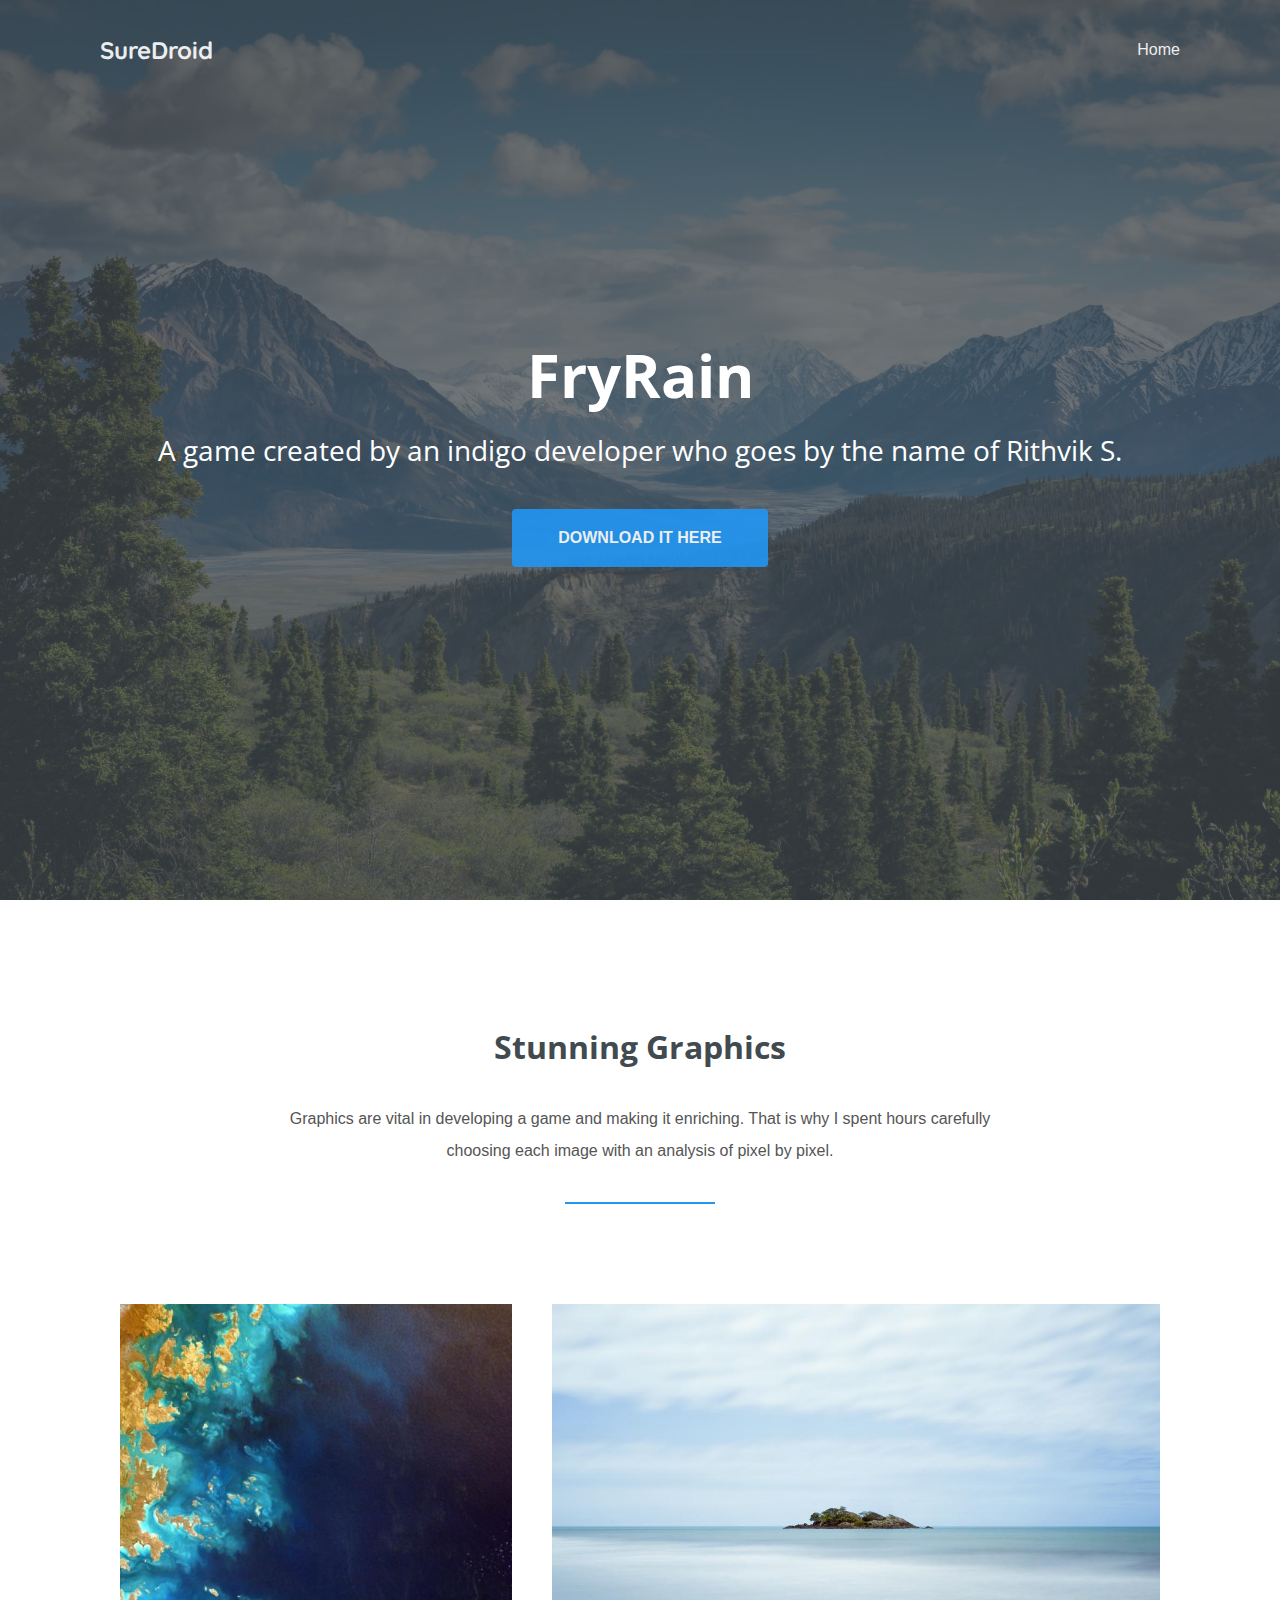
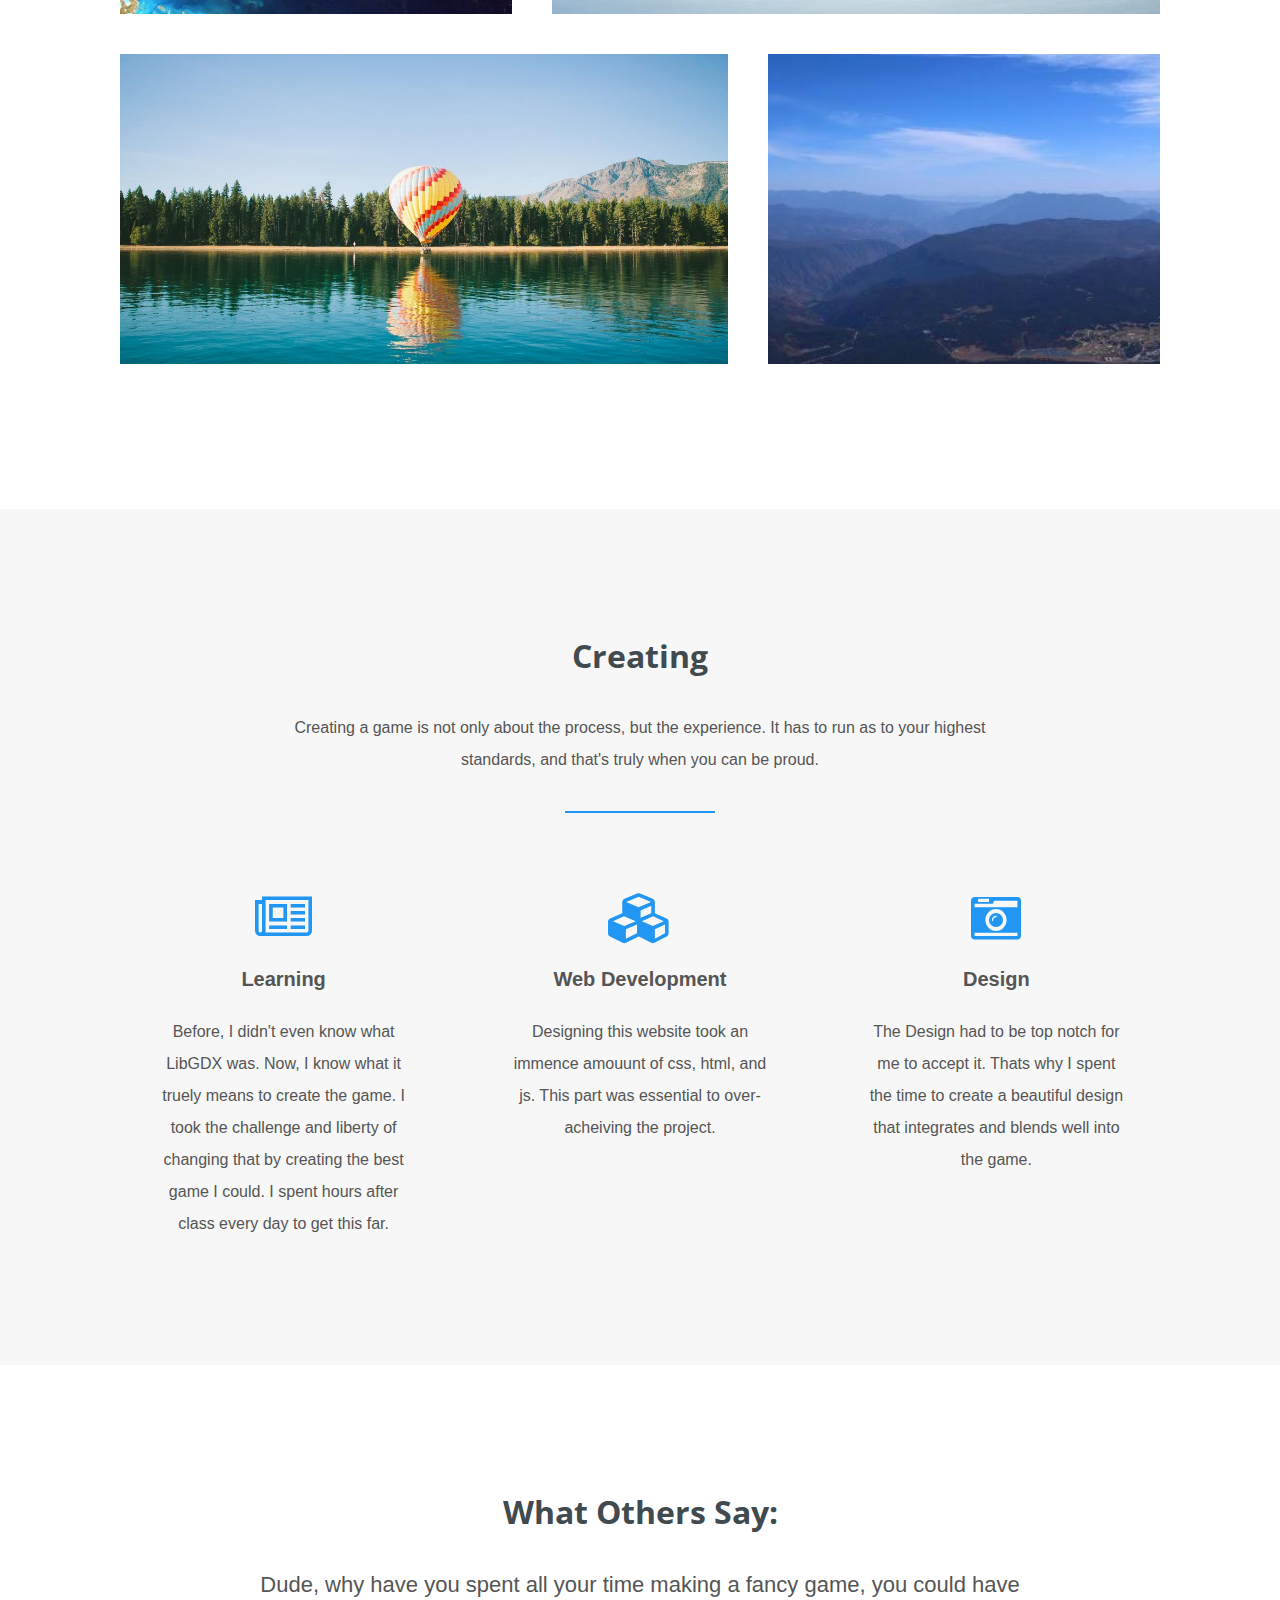
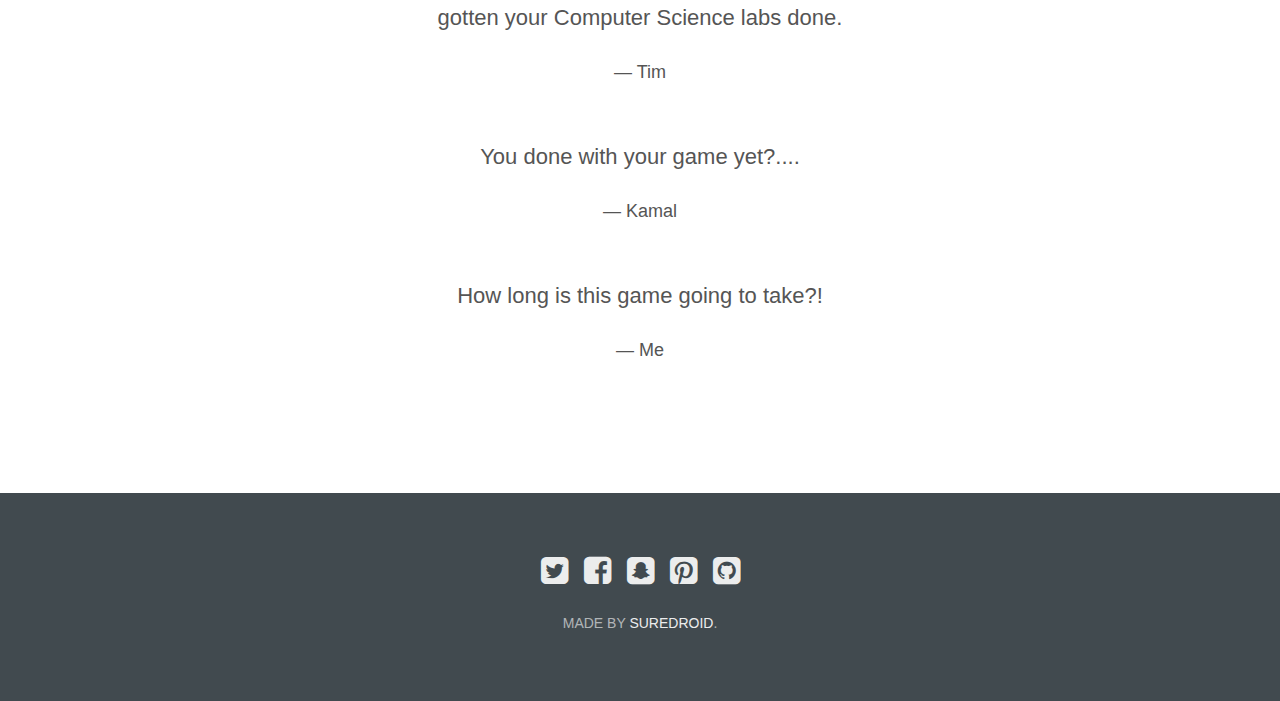
==== index.html @ 7735c57b "everything" ====
<!DOCTYPE html>
<html>
<head>
    <meta charset="utf-8">
    <meta http-equiv="X-UA-Compatible" content="IE=edge">
    <meta name="viewport" content="width=device-width, initial-scale=1">
    <title>FryRain - One of the most epic games ever!</title>
<link rel="shortcut icon" href="favicon.ico" type="image/x-icon" />
	<link href="https://fonts.googleapis.com/css?family=Open+Sans" rel="stylesheet">
	<link href="https://fonts.googleapis.com/css?family=Quicksand" rel="stylesheet">
    <link rel="stylesheet" href="http://maxcdn.bootstrapcdn.com/font-awesome/4.6.0/css/font-awesome.min.css">
    <link rel="stylesheet" href="assets/css/styles.css">

</head>

<body>

	<header>
		<h2><a href="https://www.suredroid.com">SureDroid</a></h2>
		<nav>
			<li><a href="#">Home</a></li>
		</nav>
	</header>


	<section class="hero">
		<div class="background-image" style="background-image: url(assets/img/hero.jpg);"></div>
		<h1>FryRain</h1>
		<h3>A game created by an indigo developer who goes by the name of Rithvik S.</h3>
		<a href="https://github.com/SureDroid/Crash-Survival-Website/raw/master/CrashSurvival.jar" class="btn">Download it Here</a>
	</section>


	<section class="our-work">
		<h3 class="title">Stunning Graphics</h3>
		<p>Graphics are vital in developing a game and making it enriching. That is why I spent hours carefully choosing each image with an analysis of pixel by pixel.</p>
		<hr>

		<ul class="grid">
			<li class="small" style="background-image: url(assets/img/coast.jpg);"></li>
			<li class="large" style="background-image: url(assets/img/island.jpg);"></li>
			<li class="large" style="background-image: url(assets/img/balloon.jpg);"></li>
			<li class="small" style="background-image: url(assets/img/mountain.jpg);"></li>
		</div>
	</section>


	<section class="features">
		<h3 class="title">Creating</h3>
		<p>Creating a game is not only about the process, but the experience. It has to run as to your highest standards, and that's truly when you can be proud.</p>
		<hr>

		<ul class="grid">
			<li>
				<i class="fa fa-newspaper-o"></i>
				<h4>Learning</h4>
				<p>Before, I didn't even know what LibGDX was. Now, I know what it truely means to create the game. I took the challenge and liberty of changing that by creating the best game I could. I spent hours after class every day to get this far.</p>
			</li>
			<li>
				<i class="fa fa-cubes"></i>
				<h4>Web Development</h4>
				<p>Designing this website took an immence amouunt of css, html, and js. This part was essential to over-acheiving the project.</p>
			</li>
			<li>
				<i class="fa fa-camera-retro"></i>
				<h4>Design</h4>
				<p>The Design had to be top notch for me to accept it. Thats why I spent the time to create a beautiful design that integrates and blends well into the game.</p>
			</li>
		</div>
	</section>


	<section class="reviews">
		<h3 class="title">What others say:</h3>

		<p class="quote">Dude, why have you spent all your time making a fancy game, you could have gotten your Computer Science labs done.</p>
		<p class="author">— Tim</p>

		<p class="quote">You done with your game yet?....</p>
		<p class="author">— Kamal</p>

    <p class="quote">How long is this game going to take?!</p>
    <p class="author">— Me</p>

	</section>

	<footer>
		<ul>
			<li><a href="#"><i class="fa fa-twitter-square"></i></a></li>
			<li><a href="#"><i class="fa fa-facebook-square"></i></a></li>
			<li><a href="#"><i class="fa fa-snapchat-square"></i></a></li>
			<li><a href="#"><i class="fa fa-pinterest-square"></i></a></li>
			<li><a href="#"><i class="fa fa-github-square""></i></a></li>
		</ul>
		<p>Made by <a href="https://www.suredroid.com/" target="_blank">SureDroid</a>.</p>
	</footer>

</body>

</html>
---- assets/css/styles.css ----
/*-------------
 	General
-------------*/

*{
	margin: 0;
	padding: 0;
	box-sizing: border-box;
}

html{
	font: normal 16px sans-serif;
	color: #555;
}

ul, nav{
	list-style: none;
}

a{
	text-decoration: none;
	color: inherit;
	cursor: pointer;

	opacity: 0.9;
}

a:hover{
	opacity: 1;
}

a.btn{
	color: #fff;
	border-radius: 4px;
	text-transform: uppercase;
	background-color: #2196F3;
	font-weight: 800;
	text-align: center;
}

hr{
	width: 150px;
	height: 2px;
	background-color: #2196F3;
	border: 0;
	margin-bottom: 80px;
}

section{
	display: flex;
	flex-direction: column;
	align-items: center;

	padding: 125px 100px;
}

@media (max-width: 1000px){

	section{
		padding: 100px 50px;
	}

}

@media (max-width: 600px){

	section{
		padding: 80px 30px;
	}

}

section h3.title{
	color: #414a4f;
	text-transform: capitalize; 
	font: bold 32px 'Open Sans', sans-serif;
	margin-bottom: 35px;
	text-align: center;
}

section p{
	max-width: 800px;
	text-align: center;
	margin-bottom: 35px;
	padding: 0 20px;
	line-height: 2;
}

ul.grid{
	width: 100%;
	display: flex;
	flex-wrap: wrap;
	justify-content: center;
}


/*-------------
 	Header
-------------*/

header{
	position: absolute;
	top: 0;
	left: 0;
	z-index: 10;
	width: 100%;
	display: flex;
	justify-content: space-between;
	align-items: center;
	color: #fff;
	padding: 35px 100px 0;
}

header h2{
	font-family: 'Quicksand', sans-serif;
}

header nav{
	display: flex;
}

header nav li{
	margin: 0 15px;
}

header nav li:first-child{
	margin-left: 0;	
}

header nav li:last-child{
	margin-right: 0;	
}



@media (max-width: 1000px){
	header{
		padding: 20px 50px;
	}
}


@media (max-width: 700px){
	header{
		flex-direction: column;		
	}

	header h2{
		margin-bottom: 15px;
	}
}



/*----------------
 	Hero Section
----------------*/

.hero{
	position: relative;
	justify-content: center;
	min-height: 100vh;
	color: #fff;
	text-align: center;
}

.hero .background-image{
	position: absolute;
	top: 0;
	left: 0;
	width: 100%;
	height: 100%;
	background-size: cover;
	background-color: #2196F3;
	z-index: -1;
}

.hero .background-image:after{
	content: '';
	position: absolute;
	top: 0;
	left: 0;
	width: 100%;
	height: 100%;
	background-color: #414a4f;
	opacity: 0.75;
}

.hero h1{
	font: bold 60px 'Open Sans', sans-serif;
	margin-bottom: 15px;
}

.hero h3{
	font: normal 28px 'Open Sans', sans-serif;
	margin-bottom: 40px;
}

.hero a.btn{
	padding: 20px 46px;
}

@media (max-width: 800px){

	.hero{
		min-height: 600px;
	}

	.hero h1{
		font-size: 48px;
	}

	.hero h3{
		font-size: 24px;
	}

	.hero a.btn{
		padding: 15px 40px;
	}

}



/*--------------------
 	Our Work Section
---------------------*/

.оur-work{
	background-color: #fff;
}

.our-work .grid li{
	padding: 20px;
	height: 350px;
	border-radius: 3px;

	background-clip: content-box;
	background-size: cover;
	background-position: center;
	background-color: #333;
}

.our-work .grid li.small{
	flex-basis: 40%;
}

.our-work .grid li.large{
	flex-basis: 60%;
}


@media (max-width: 1000px){

	.our-work .grid li.small,
	.our-work .grid li.large{
		flex-basis: 100%;
	}

}



/*----------------------
 	Features Section
----------------------*/

.features{
	background-color: #f7f7f7;
}

.features .grid li{
	padding: 0 30px;
	flex-basis: 33%;
	text-align: center;
}

.features .grid li i{
    font-size: 50px;
    color: #2196F3;
    margin-bottom: 25px;
}

.features .grid li h4{
	color: #555;
    font-size: 20px;
    margin-bottom: 25px;
}

.features .grid li p{
    margin: 0;
}

@media (max-width: 1000px){

	.features .grid li{
		flex-basis: 70%;
		margin-bottom: 65px;
	}

	.features .grid li:last-child{
		margin-bottom: 0;
	}

}


@media (max-width: 600px){

	.features .grid li{
		flex-basis: 100%;
	}

}



/*--------------------
 	Reviews Section
--------------------*/

.reviews{
	background-color: #fff;
}

.reviews .quote{
	text-align: center;
	width: 80%;
    font-size: 22px;
    font-weight: 300;
    line-height: 1.5;
    margin-bottom: 20px;
    padding: 0;
}

.reviews .author{
    font-size: 18px;
    margin-bottom: 50px;
}

.reviews .author:last-child{
    margin-bottom: 0;
}

@media (max-width: 1000px){

	.reviews .quote{
		font-size: 20px;
	}

	.reviews .author{
	    font-size: 16px;
	}

}



/*---------------------
 	Contact Section
---------------------*/

.contact{
	background-color: #f7f7f7;
}

.contact form{
	display: flex;
	align-items: center;
	justify-content: center;
	flex-wrap: wrap;

	max-width: 800px;
	width: 80%;
}

.contact form input{
	padding: 15px;
	flex: 1;
	margin-right: 30px;
	font-size: 18px;
	color: #555;
}

.contact form .btn{
	padding: 18px 42px;
}


@media (max-width: 800px){

	.contact form input{
		flex-basis: 100%;
		margin: 0 0 20px 0;
	}

}




/*-------------
 	Footer
-------------*/

footer{
	display: flex;
	flex-direction: column;
	align-items: center;
	text-align: center;
	color: #fff;
	background-color: #414a4f;
	padding: 60px 0;
}

footer ul{
	display: flex;
	margin-bottom: 25px;
	font-size: 32px;
}

footer ul li{
	margin: 0 8px;	
}

footer ul li:first-child{
	margin-left: 0;	
}

footer ul li:last-child{
	margin-right: 0;	
}

footer p{
	text-transform: uppercase;
	font-size: 14px;
	color: rgba(255,255,255,0.6);
	margin-bottom: 10px;
}

footer p a{
	color: #fff;
}

@media (max-width: 700px){

	footer{
		padding: 80px 15px;
	}

}


/* -- Demo ads -- */

@media (max-width: 1200px) {
	#bsaHolder{ display:none;}
}
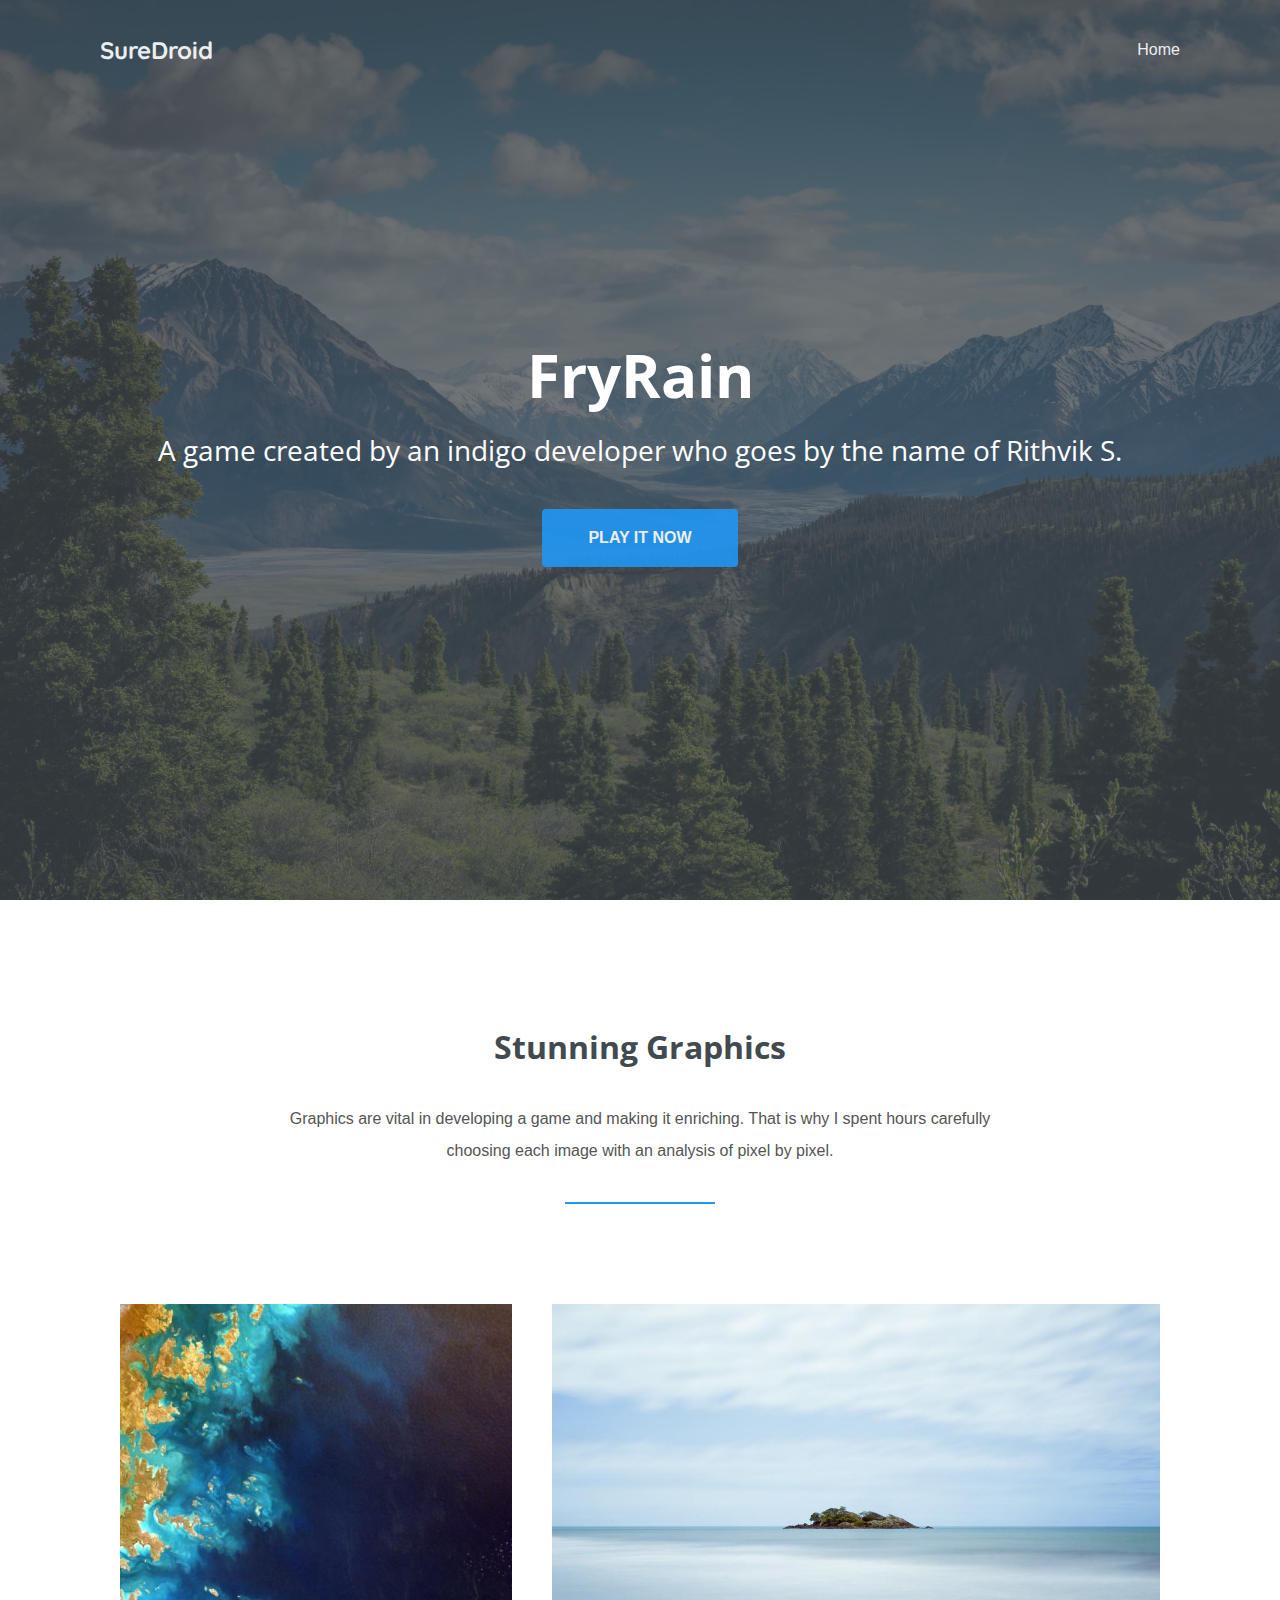
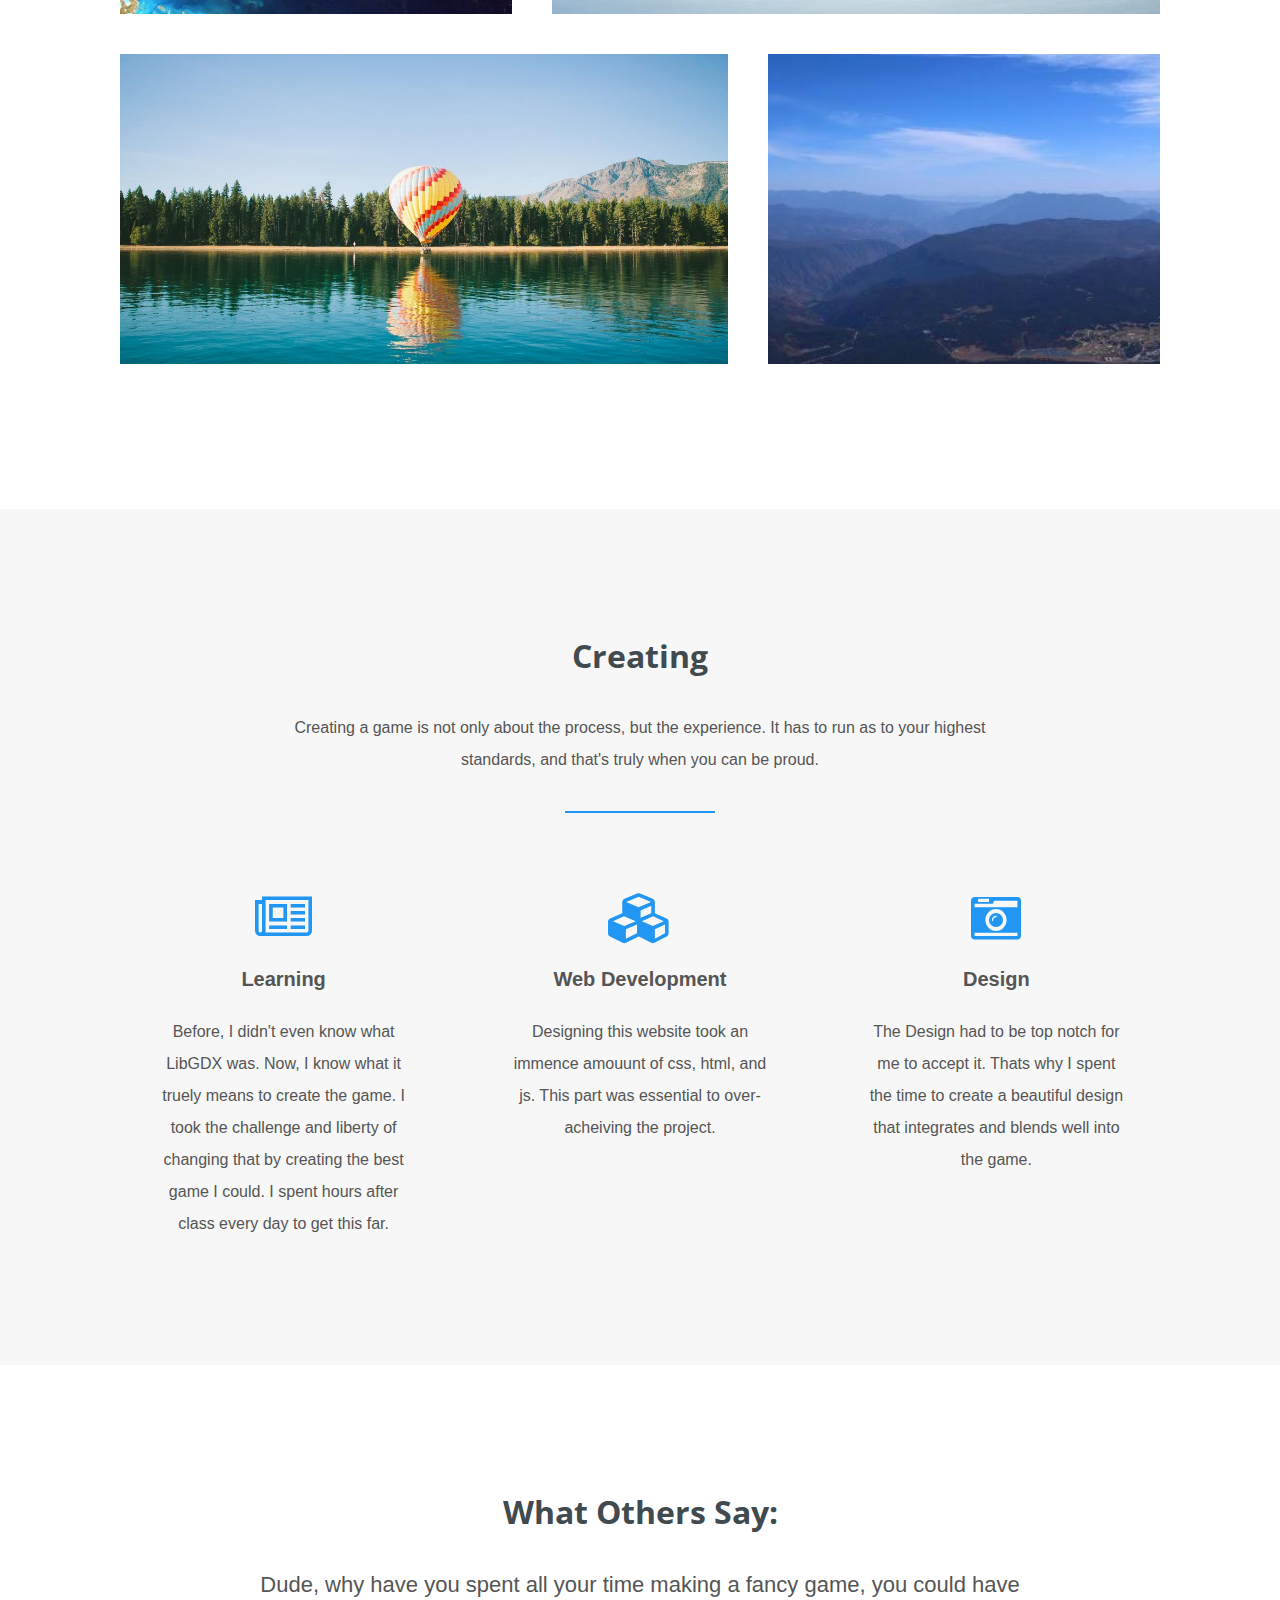
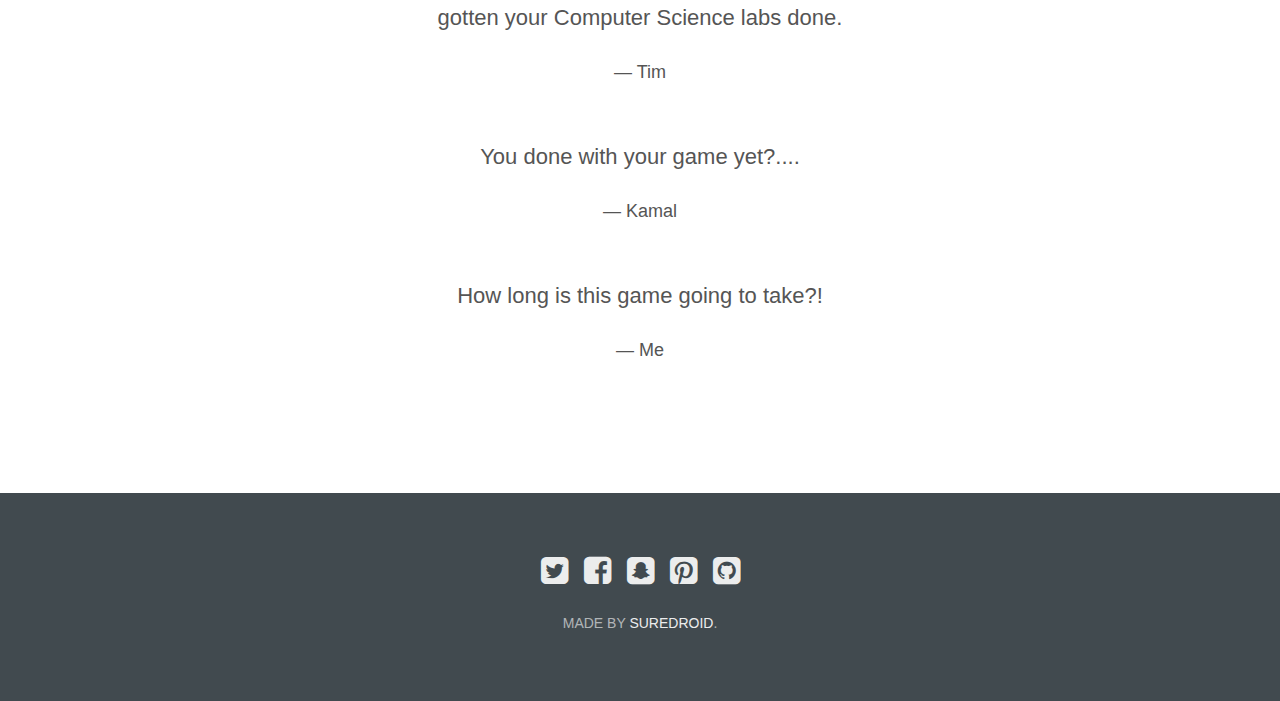
==== commit 126deb91: "Merge branch 'master' of https://github.com/SureDroid/FryRain" ====
--- a/index.html
+++ b/index.html
@@ -4,7 +4,7 @@
     <meta charset="utf-8">
     <meta http-equiv="X-UA-Compatible" content="IE=edge">
     <meta name="viewport" content="width=device-width, initial-scale=1">
-    <title>FryRain - One of the most epic games ever!</title>
+    <title>FryRain - SureDroid</title>
 <link rel="shortcut icon" href="favicon.ico" type="image/x-icon" />
 	<link href="https://fonts.googleapis.com/css?family=Open+Sans" rel="stylesheet">
 	<link href="https://fonts.googleapis.com/css?family=Quicksand" rel="stylesheet">
@@ -27,7 +27,7 @@
 		<div class="background-image" style="background-image: url(assets/img/hero.jpg);"></div>
 		<h1>FryRain</h1>
 		<h3>A game created by an indigo developer who goes by the name of Rithvik S.</h3>
-		<a href="https://github.com/SureDroid/Crash-Survival-Website/raw/master/CrashSurvival.jar" class="btn">Download it Here</a>
+		<a href="play" class="btn">Play It Now</a>
 	</section>
 
 
@@ -90,7 +90,7 @@
 			<li><a href="#"><i class="fa fa-facebook-square"></i></a></li>
 			<li><a href="#"><i class="fa fa-snapchat-square"></i></a></li>
 			<li><a href="#"><i class="fa fa-pinterest-square"></i></a></li>
-			<li><a href="#"><i class="fa fa-github-square""></i></a></li>
+			<li><a href="#"><i class="fa fa-github-square"></i></a></li>
 		</ul>
 		<p>Made by <a href="https://www.suredroid.com/" target="_blank">SureDroid</a>.</p>
 	</footer>
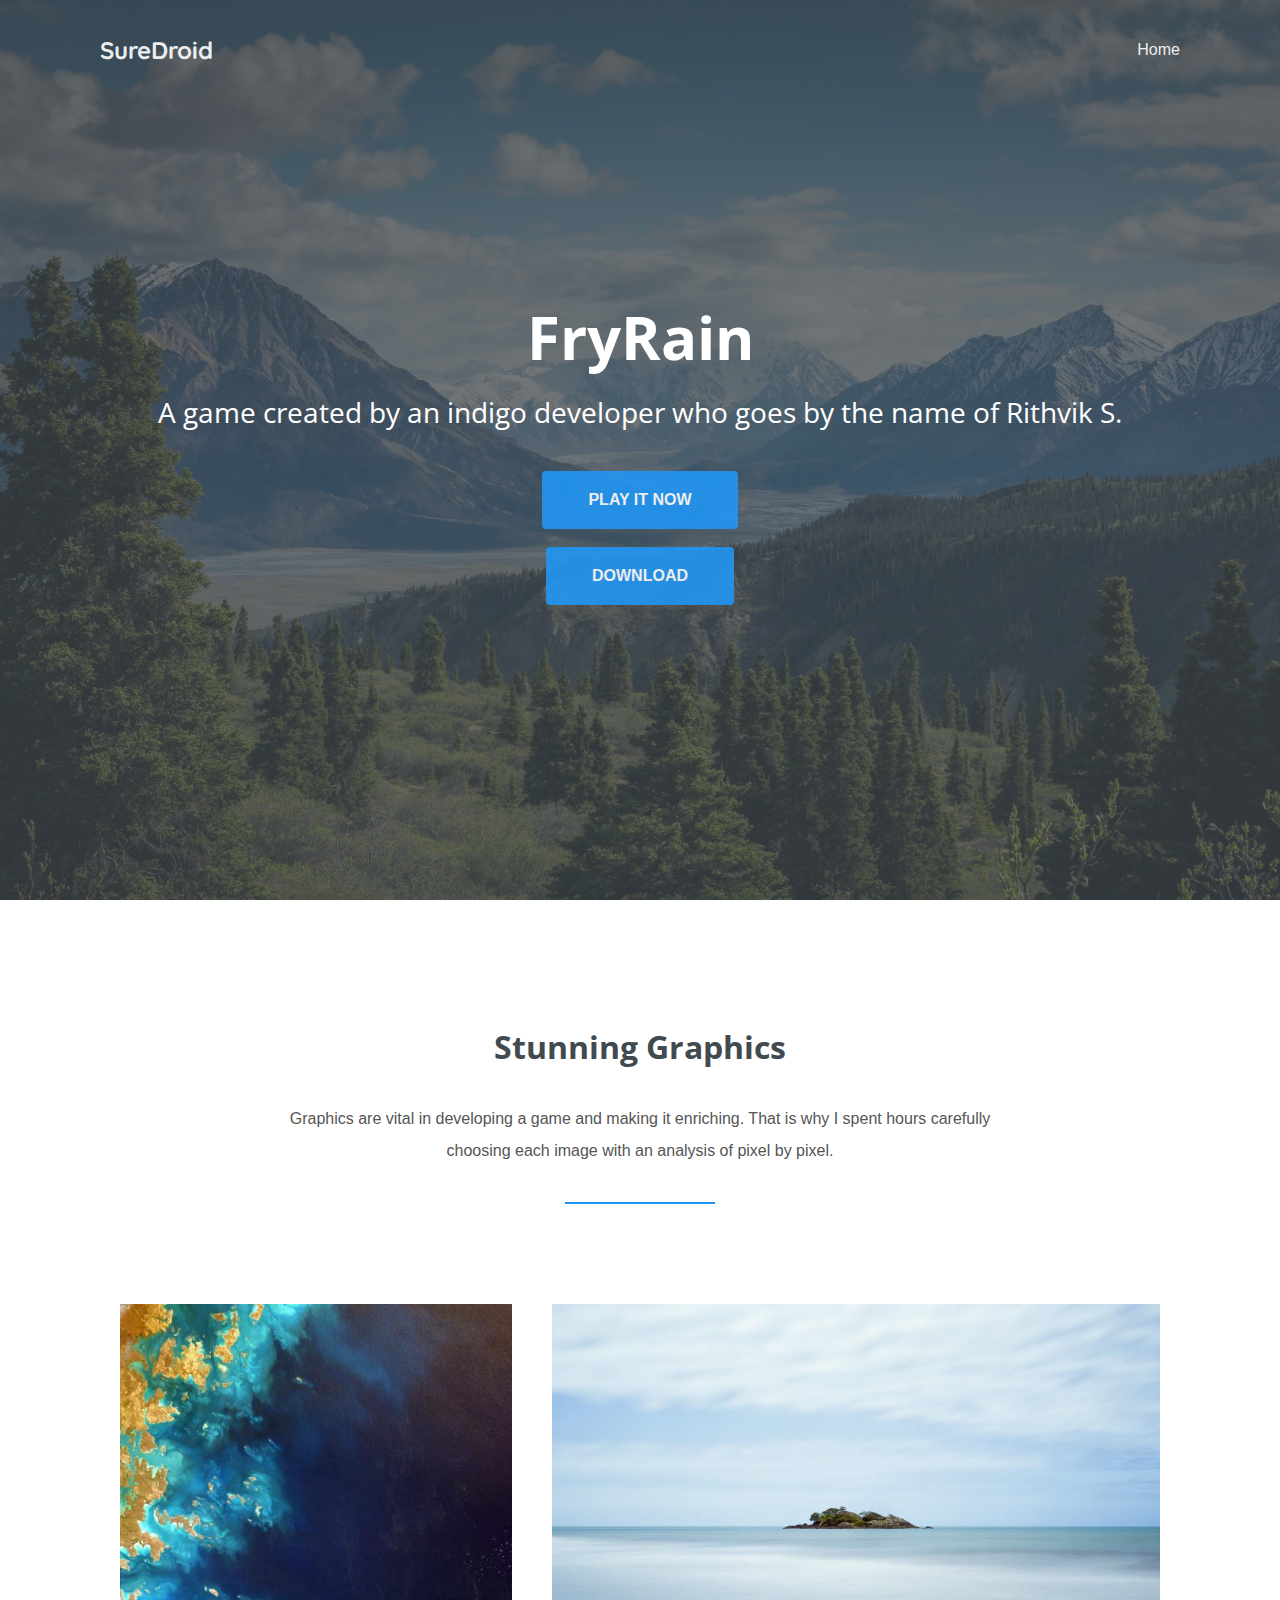
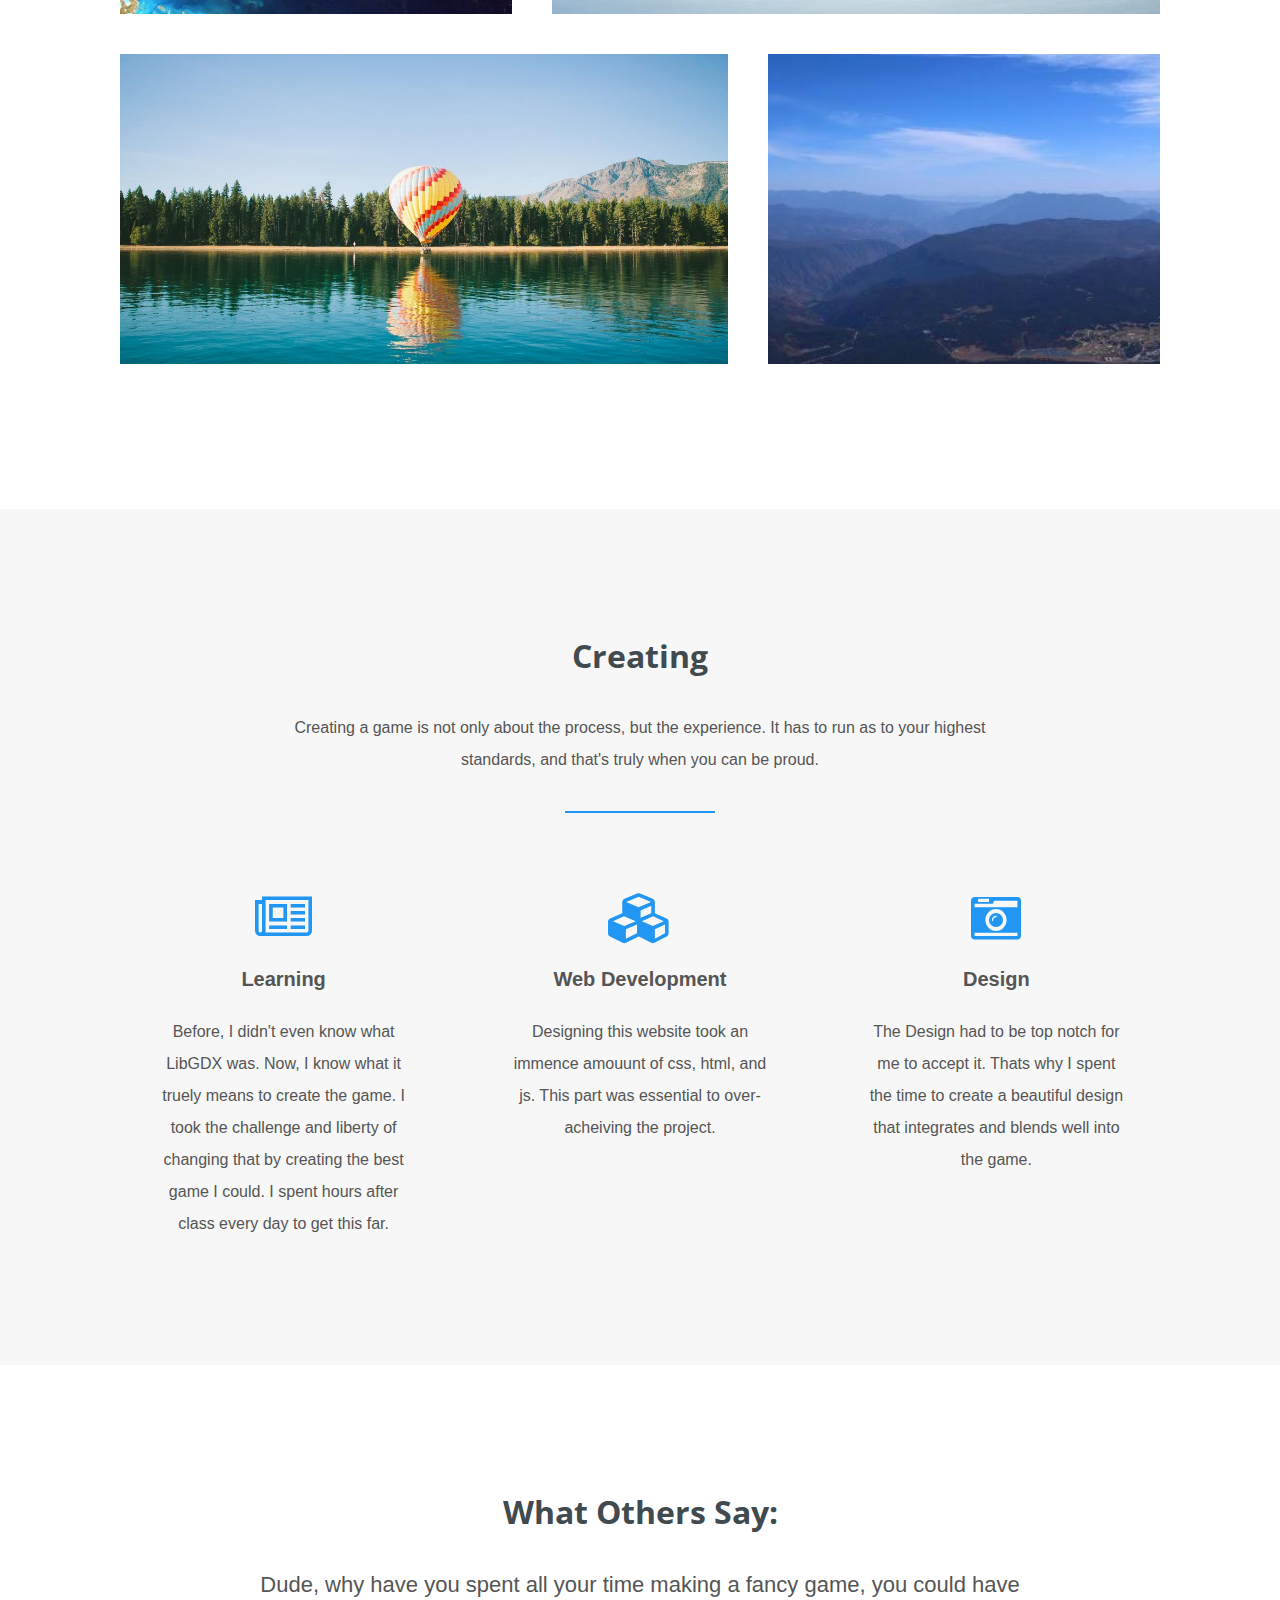
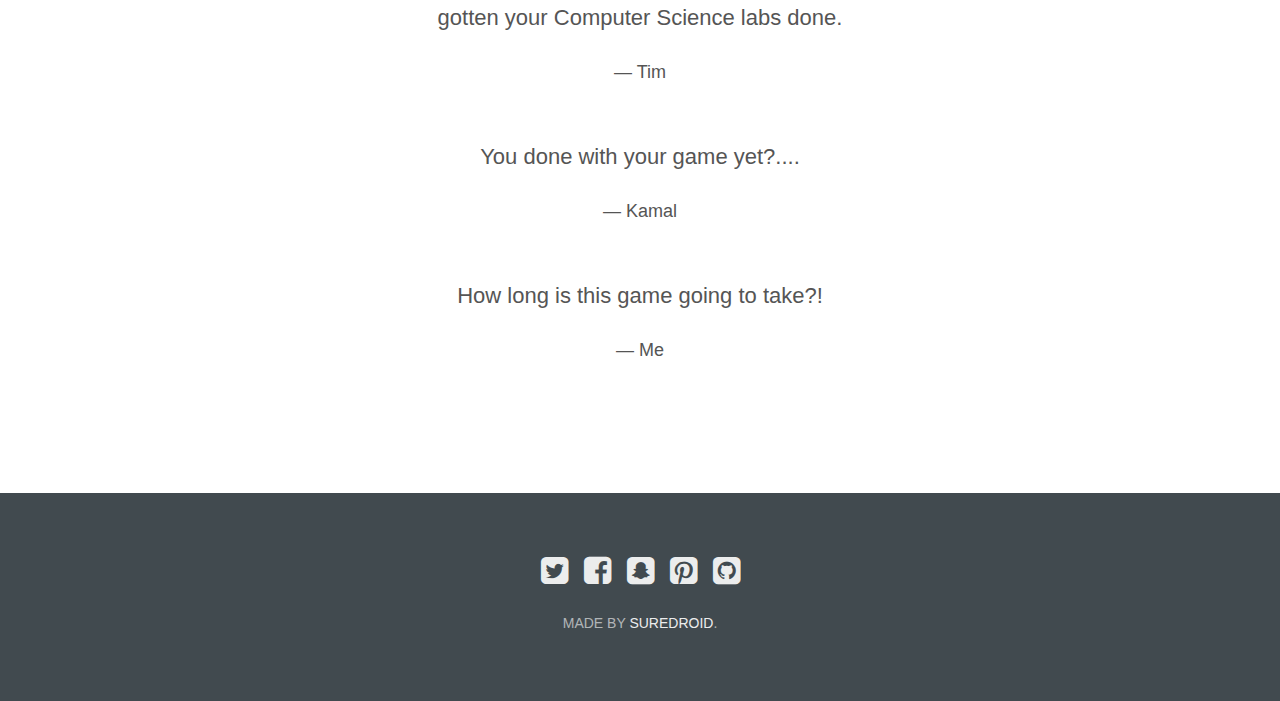
==== commit 7ded8b70: "added button download" ====
--- a/index.html
+++ b/index.html
@@ -4,7 +4,7 @@
     <meta charset="utf-8">
     <meta http-equiv="X-UA-Compatible" content="IE=edge">
     <meta name="viewport" content="width=device-width, initial-scale=1">
-    <title>FryRain - SureDroid</title>
+    <title>FryRain - One of the most epic games ever!</title>
 <link rel="shortcut icon" href="favicon.ico" type="image/x-icon" />
 	<link href="https://fonts.googleapis.com/css?family=Open+Sans" rel="stylesheet">
 	<link href="https://fonts.googleapis.com/css?family=Quicksand" rel="stylesheet">
@@ -27,7 +27,7 @@
 		<div class="background-image" style="background-image: url(assets/img/hero.jpg);"></div>
 		<h1>FryRain</h1>
 		<h3>A game created by an indigo developer who goes by the name of Rithvik S.</h3>
-		<a href="play" class="btn">Play It Now</a>
+		<a href="play" class="btn">Play It Now</a> <br/> <a href="https://github.com/SureDroid/FileShare/raw/master/FryRain.jar" class="btn">Download</a>
 	</section>
 
 
@@ -90,7 +90,7 @@
 			<li><a href="#"><i class="fa fa-facebook-square"></i></a></li>
 			<li><a href="#"><i class="fa fa-snapchat-square"></i></a></li>
 			<li><a href="#"><i class="fa fa-pinterest-square"></i></a></li>
-			<li><a href="#"><i class="fa fa-github-square"></i></a></li>
+			<li><a href="#"><i class="fa fa-github-square""></i></a></li>
 		</ul>
 		<p>Made by <a href="https://www.suredroid.com/" target="_blank">SureDroid</a>.</p>
 	</footer>
